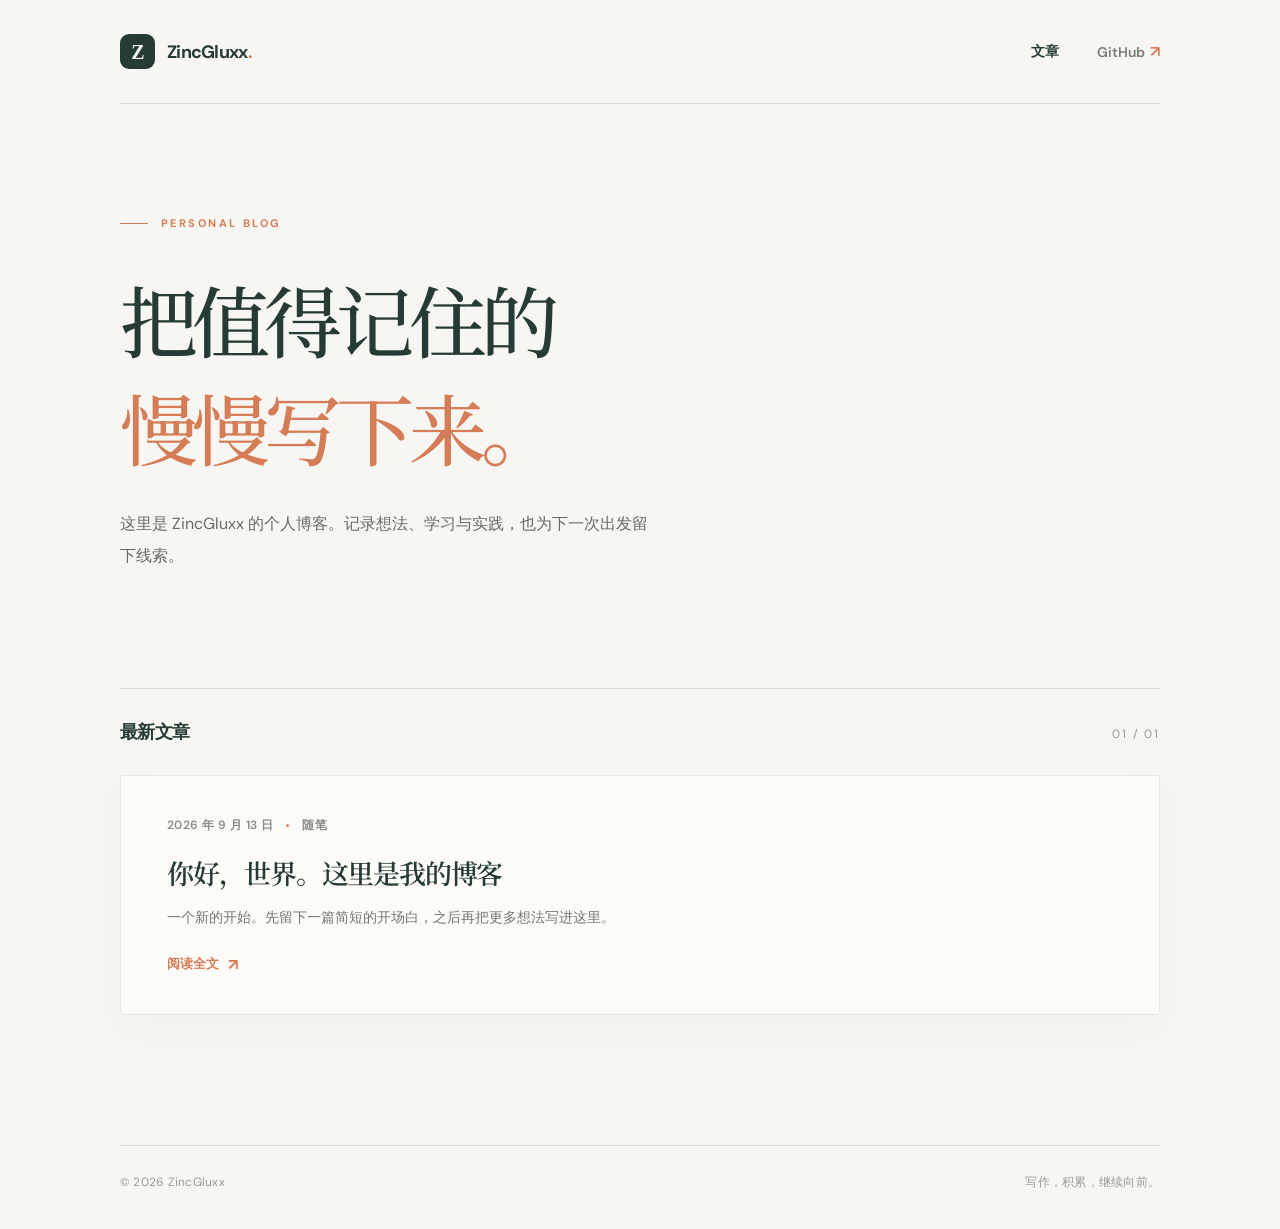
==== index.html @ bc9c2b11 "Create personal blog for GitHub Pages" ====
<!doctype html>
<html lang="zh-CN">
<head>
  <meta charset="utf-8">
  <meta name="viewport" content="width=device-width, initial-scale=1">
  <meta name="theme-color" content="#f7f6f2">
  <meta name="description" content="ZincGluxx 的个人博客，记录想法、学习与实践。">
  <title>ZincGluxx · 博客</title>
  <link rel="icon" href="/favicon.svg" type="image/svg+xml">
  <link rel="stylesheet" href="/style.css">
</head>
<body>
  <div class="page-shell">
    <header class="site-header">
      <a class="brand" href="/" aria-label="ZincGluxx 博客首页"><span class="brand-mark">Z</span><span>ZincGluxx<span class="brand-dot">.</span></span></a>
      <nav aria-label="主导航"><a class="nav-link active" href="/" aria-current="page">文章</a><a class="nav-link" href="https://github.com/ZincGluxx" target="_blank" rel="noopener noreferrer">GitHub <span aria-hidden="true">↗</span></a></nav>
    </header>

    <main>
      <section class="intro" aria-labelledby="page-title">
        <p class="eyebrow"><span class="eyebrow-line"></span> PERSONAL BLOG</p>
        <h1 id="page-title">把值得记住的<br><em>慢慢写下来。</em></h1>
        <p class="intro-copy">这里是 ZincGluxx 的个人博客。记录想法、学习与实践，也为下一次出发留下线索。</p>
      </section>

      <section class="posts" aria-labelledby="posts-title">
        <div class="section-heading"><h2 id="posts-title">最新文章</h2><span>01 / 01</span></div>
        <article class="post-card">
          <div class="post-meta"><time datetime="2026-09-13">2026 年 9 月 13 日</time><span class="meta-divider"></span><span>随笔</span></div>
          <h3><a href="/posts/hello.html">你好，世界。这里是我的博客</a></h3>
          <p>一个新的开始。先留下一篇简短的开场白，之后再把更多想法写进这里。</p>
          <a class="read-more" href="/posts/hello.html" aria-label="阅读《你好，世界。这里是我的博客》">阅读全文 <span aria-hidden="true">↗</span></a>
        </article>
      </section>
    </main>

    <footer class="site-footer"><span>© 2026 ZincGluxx</span><span>写作，积累，继续向前。</span></footer>
  </div>
</body>
</html>
---- style.css ----
@import url('https://fonts.googleapis.com/css2?family=DM+Sans:wght@400;500;600;700&family=Noto+Serif+SC:wght@400;500;600&display=swap');

:root{color-scheme:light;--bg:#f7f6f2;--ink:#263b35;--muted:#777c73;--line:#dcded6;--accent:#d57d57;--card:#fcfbf8}
*{box-sizing:border-box}
html{scroll-behavior:smooth}
body{margin:0;background:var(--bg);color:var(--ink);font-family:'DM Sans',-apple-system,BlinkMacSystemFont,'Segoe UI',sans-serif;-webkit-font-smoothing:antialiased}
a{color:inherit;text-decoration:none}
a:focus-visible{outline:2px solid var(--accent);outline-offset:5px;border-radius:2px}
::selection{background:#e7c8b4;color:var(--ink)}
.page-shell{width:min(100% - 64px,1040px);min-height:100vh;margin:auto;display:flex;flex-direction:column}
.site-header{height:104px;display:flex;align-items:center;justify-content:space-between;border-bottom:1px solid var(--line)}
.brand{display:inline-flex;align-items:center;gap:12px;font-size:18px;font-weight:700;letter-spacing:-.04em}
.brand-mark{width:35px;height:35px;border-radius:9px;background:var(--ink);display:grid;place-items:center;color:var(--bg);font-family:Georgia,serif;font-size:20px;font-weight:600;line-height:1}
.brand-dot{color:var(--accent)}
nav{display:flex;align-items:center;gap:38px}
.nav-link{font-size:14px;font-weight:600;color:var(--muted);transition:color .2s}
.nav-link:hover,.nav-link.active{color:var(--ink)}
.nav-link span{color:var(--accent);font-size:16px;margin-left:2px}
.intro{padding:112px 0 116px;max-width:740px}
.eyebrow{display:flex;align-items:center;gap:13px;color:var(--accent);font-size:11px;font-weight:700;letter-spacing:.22em;margin:0 0 35px}
.eyebrow-line{width:28px;height:1px;background:var(--accent)}
h1,h2,h3,p{margin-top:0}
.intro h1,.article-header h1,.error-content h1{font-family:'Noto Serif SC',serif;font-size:clamp(46px,6.25vw,78px);font-weight:500;letter-spacing:-.075em;line-height:1.38;margin:0 0 28px}
h1 em{color:var(--accent);font-style:normal}
.intro-copy{max-width:540px;font-size:16px;line-height:2;color:#646d62;margin:0}
.posts{border-top:1px solid var(--line);padding-top:31px;padding-bottom:130px}
.section-heading{display:flex;align-items:baseline;justify-content:space-between;margin-bottom:31px}
.section-heading h2{font-size:18px;letter-spacing:-.03em;margin:0;font-weight:700}
.section-heading>span{font-size:12px;letter-spacing:.15em;color:#969b91}
.post-card{background:var(--card);border:1px solid #e7e7df;border-radius:3px;padding:41px 46px 39px;box-shadow:0 12px 40px rgba(38,59,53,.025);transition:transform .2s,box-shadow .2s}
.post-card:hover{transform:translateY(-3px);box-shadow:0 18px 48px rgba(38,59,53,.06)}
.post-meta{display:flex;align-items:center;gap:13px;color:#888e83;font-size:12px;font-weight:600;letter-spacing:.035em}
.meta-divider{width:3px;height:3px;border-radius:50%;background:var(--accent)}
.post-card h3{font-family:'Noto Serif SC',serif;font-size:27px;font-weight:600;letter-spacing:-.045em;line-height:1.5;margin:19px 0 10px}
.post-card h3 a:hover{color:var(--accent)}
.post-card p{max-width:680px;font-size:14px;color:#71796e;line-height:1.9;margin:0 0 22px}
.read-more{display:inline-flex;gap:9px;align-items:center;font-size:13px;font-weight:700;color:var(--accent)}
.read-more span{font-size:16px;transition:transform .2s}
.read-more:hover span{transform:translate(2px,-2px)}
.site-footer{display:flex;justify-content:space-between;gap:16px;border-top:1px solid var(--line);margin-top:auto;padding:28px 0 38px;color:#969b91;font-size:12px;letter-spacing:.02em}
.article-page{width:min(100%,760px);margin:0 auto;padding:51px 0 126px}
.back-link{display:inline-block;color:#777e73;font-size:13px;font-weight:600;margin-bottom:78px}.back-link:hover{color:var(--accent)}
.article-header{border-bottom:1px solid var(--line);padding-bottom:46px;margin-bottom:51px}
.article-header h1{font-size:clamp(38px,5.5vw,62px);margin:27px 0 23px}
.article-lead{font-family:'Noto Serif SC',serif;color:#6d7569;font-size:18px;line-height:1.9;margin:0}
.article-content{font-family:'Noto Serif SC',serif;color:#3f4a40;font-size:17px;line-height:2.25;letter-spacing:.015em}
.article-content p{margin:0 0 28px}
.article-end{border-top:1px solid var(--line);padding-top:24px;margin-top:68px;display:flex;justify-content:space-between;gap:15px;font-size:13px;color:#939a8e}.article-end a{color:var(--accent);font-weight:700}
.error-shell .site-header{border-bottom:0}.error-content{padding:125px 0 170px}.error-content h1{margin-bottom:20px}.error-content>p:not(.eyebrow){color:#6d7569;line-height:1.8;margin-bottom:29px}
@media(max-width:640px){.page-shell{width:min(100% - 36px,1040px)}.site-header{height:76px}.brand{font-size:16px;gap:8px}.brand-mark{width:30px;height:30px;font-size:17px}nav{gap:19px}.nav-link{font-size:13px}.intro{padding:85px 0 92px}.intro h1{font-size:clamp(40px,10vw,58px);line-height:1.45}.intro-copy{font-size:14px}.posts{padding-bottom:85px}.post-card{padding:29px 24px}.post-card h3{font-size:22px}.site-footer{padding:24px 0 30px;font-size:11px}.article-page{padding:35px 0 90px}.back-link{margin-bottom:60px}.article-header{padding-bottom:32px;margin-bottom:34px}.article-header h1{font-size:clamp(36px,9vw,52px)}.article-lead{font-size:16px}.article-content{font-size:16px}.error-content{padding:100px 0 130px}}
@media(prefers-reduced-motion:reduce){html{scroll-behavior:auto}*,*:before,*:after{transition-duration:.01ms!important;animation-duration:.01ms!important}}
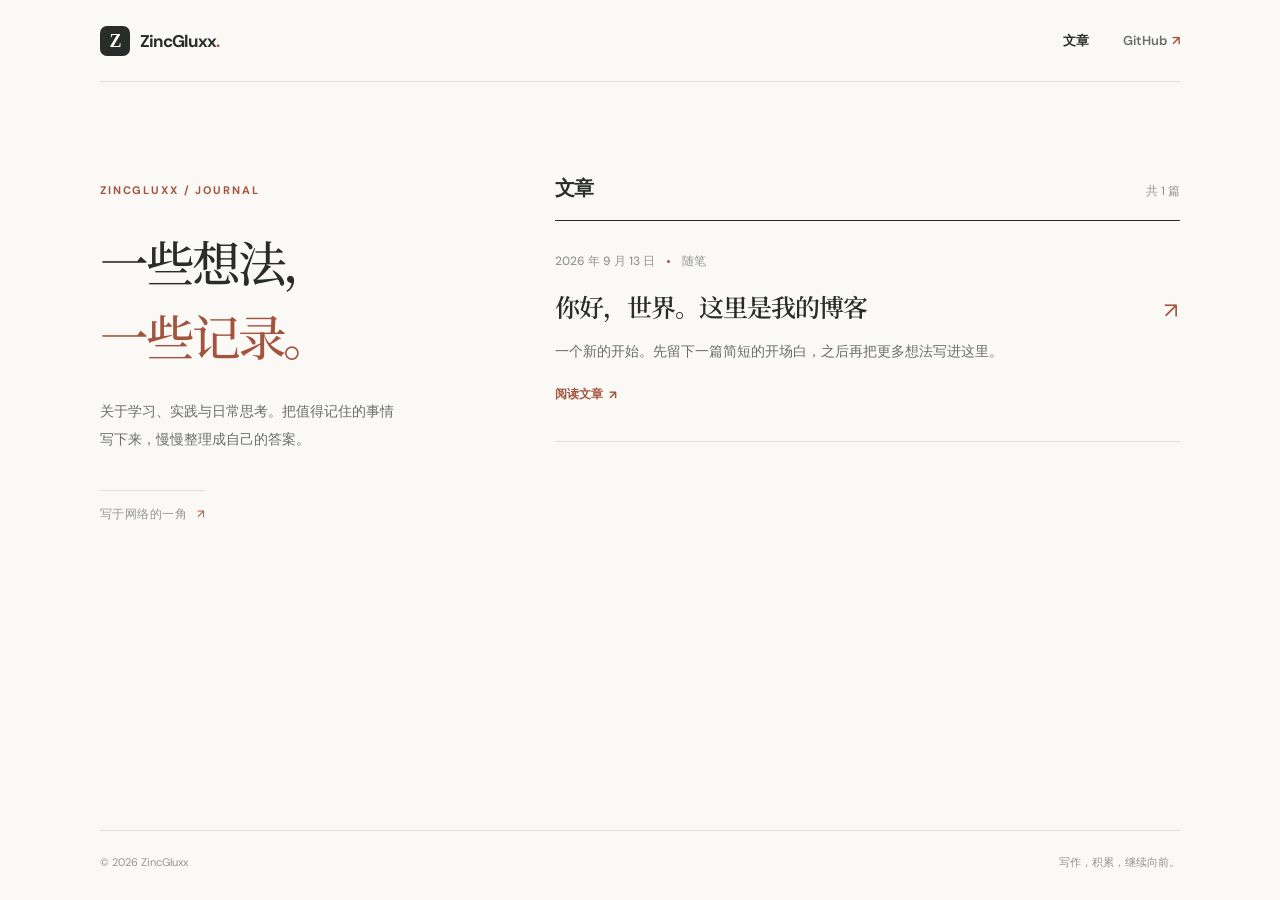
==== commit 19379c1a: "Refine blog with editorial layout" ====
--- a/index.html
+++ b/index.html
@@ -3,7 +3,7 @@
 <head>
   <meta charset="utf-8">
   <meta name="viewport" content="width=device-width, initial-scale=1">
-  <meta name="theme-color" content="#f7f6f2">
+  <meta name="theme-color" content="#faf9f6">
   <meta name="description" content="ZincGluxx 的个人博客，记录想法、学习与实践。">
   <title>ZincGluxx · 博客</title>
   <link rel="icon" href="/favicon.svg" type="image/svg+xml">
@@ -16,20 +16,21 @@
       <nav aria-label="主导航"><a class="nav-link active" href="/" aria-current="page">文章</a><a class="nav-link" href="https://github.com/ZincGluxx" target="_blank" rel="noopener noreferrer">GitHub <span aria-hidden="true">↗</span></a></nav>
     </header>
 
-    <main>
+    <main class="home-layout">
       <section class="intro" aria-labelledby="page-title">
-        <p class="eyebrow"><span class="eyebrow-line"></span> PERSONAL BLOG</p>
-        <h1 id="page-title">把值得记住的<br><em>慢慢写下来。</em></h1>
-        <p class="intro-copy">这里是 ZincGluxx 的个人博客。记录想法、学习与实践，也为下一次出发留下线索。</p>
+        <p class="eyebrow">ZINCGLUXX / JOURNAL</p>
+        <h1 id="page-title">一些想法，<br><em>一些记录。</em></h1>
+        <p class="intro-copy">关于学习、实践与日常思考。把值得记住的事情写下来，慢慢整理成自己的答案。</p>
+        <p class="intro-signature">写于网络的一角 <span aria-hidden="true">↗</span></p>
       </section>
 
       <section class="posts" aria-labelledby="posts-title">
-        <div class="section-heading"><h2 id="posts-title">最新文章</h2><span>01 / 01</span></div>
+        <div class="section-heading"><h2 id="posts-title">文章</h2><span>共 1 篇</span></div>
         <article class="post-card">
           <div class="post-meta"><time datetime="2026-09-13">2026 年 9 月 13 日</time><span class="meta-divider"></span><span>随笔</span></div>
           <h3><a href="/posts/hello.html">你好，世界。这里是我的博客</a></h3>
           <p>一个新的开始。先留下一篇简短的开场白，之后再把更多想法写进这里。</p>
-          <a class="read-more" href="/posts/hello.html" aria-label="阅读《你好，世界。这里是我的博客》">阅读全文 <span aria-hidden="true">↗</span></a>
+          <a class="read-more" href="/posts/hello.html" aria-label="阅读《你好，世界。这里是我的博客》">阅读文章 <span aria-hidden="true">↗</span></a>
         </article>
       </section>
     </main>
--- a/style.css
+++ b/style.css
@@ -1,51 +1,92 @@
 @import url('https://fonts.googleapis.com/css2?family=DM+Sans:wght@400;500;600;700&family=Noto+Serif+SC:wght@400;500;600&display=swap');
 
-:root{color-scheme:light;--bg:#f7f6f2;--ink:#263b35;--muted:#777c73;--line:#dcded6;--accent:#d57d57;--card:#fcfbf8}
-*{box-sizing:border-box}
-html{scroll-behavior:smooth}
-body{margin:0;background:var(--bg);color:var(--ink);font-family:'DM Sans',-apple-system,BlinkMacSystemFont,'Segoe UI',sans-serif;-webkit-font-smoothing:antialiased}
-a{color:inherit;text-decoration:none}
-a:focus-visible{outline:2px solid var(--accent);outline-offset:5px;border-radius:2px}
-::selection{background:#e7c8b4;color:var(--ink)}
-.page-shell{width:min(100% - 64px,1040px);min-height:100vh;margin:auto;display:flex;flex-direction:column}
-.site-header{height:104px;display:flex;align-items:center;justify-content:space-between;border-bottom:1px solid var(--line)}
-.brand{display:inline-flex;align-items:center;gap:12px;font-size:18px;font-weight:700;letter-spacing:-.04em}
-.brand-mark{width:35px;height:35px;border-radius:9px;background:var(--ink);display:grid;place-items:center;color:var(--bg);font-family:Georgia,serif;font-size:20px;font-weight:600;line-height:1}
-.brand-dot{color:var(--accent)}
-nav{display:flex;align-items:center;gap:38px}
-.nav-link{font-size:14px;font-weight:600;color:var(--muted);transition:color .2s}
-.nav-link:hover,.nav-link.active{color:var(--ink)}
-.nav-link span{color:var(--accent);font-size:16px;margin-left:2px}
-.intro{padding:112px 0 116px;max-width:740px}
-.eyebrow{display:flex;align-items:center;gap:13px;color:var(--accent);font-size:11px;font-weight:700;letter-spacing:.22em;margin:0 0 35px}
-.eyebrow-line{width:28px;height:1px;background:var(--accent)}
-h1,h2,h3,p{margin-top:0}
-.intro h1,.article-header h1,.error-content h1{font-family:'Noto Serif SC',serif;font-size:clamp(46px,6.25vw,78px);font-weight:500;letter-spacing:-.075em;line-height:1.38;margin:0 0 28px}
-h1 em{color:var(--accent);font-style:normal}
-.intro-copy{max-width:540px;font-size:16px;line-height:2;color:#646d62;margin:0}
-.posts{border-top:1px solid var(--line);padding-top:31px;padding-bottom:130px}
-.section-heading{display:flex;align-items:baseline;justify-content:space-between;margin-bottom:31px}
-.section-heading h2{font-size:18px;letter-spacing:-.03em;margin:0;font-weight:700}
-.section-heading>span{font-size:12px;letter-spacing:.15em;color:#969b91}
-.post-card{background:var(--card);border:1px solid #e7e7df;border-radius:3px;padding:41px 46px 39px;box-shadow:0 12px 40px rgba(38,59,53,.025);transition:transform .2s,box-shadow .2s}
-.post-card:hover{transform:translateY(-3px);box-shadow:0 18px 48px rgba(38,59,53,.06)}
-.post-meta{display:flex;align-items:center;gap:13px;color:#888e83;font-size:12px;font-weight:600;letter-spacing:.035em}
-.meta-divider{width:3px;height:3px;border-radius:50%;background:var(--accent)}
-.post-card h3{font-family:'Noto Serif SC',serif;font-size:27px;font-weight:600;letter-spacing:-.045em;line-height:1.5;margin:19px 0 10px}
-.post-card h3 a:hover{color:var(--accent)}
-.post-card p{max-width:680px;font-size:14px;color:#71796e;line-height:1.9;margin:0 0 22px}
-.read-more{display:inline-flex;gap:9px;align-items:center;font-size:13px;font-weight:700;color:var(--accent)}
-.read-more span{font-size:16px;transition:transform .2s}
-.read-more:hover span{transform:translate(2px,-2px)}
-.site-footer{display:flex;justify-content:space-between;gap:16px;border-top:1px solid var(--line);margin-top:auto;padding:28px 0 38px;color:#969b91;font-size:12px;letter-spacing:.02em}
-.article-page{width:min(100%,760px);margin:0 auto;padding:51px 0 126px}
-.back-link{display:inline-block;color:#777e73;font-size:13px;font-weight:600;margin-bottom:78px}.back-link:hover{color:var(--accent)}
-.article-header{border-bottom:1px solid var(--line);padding-bottom:46px;margin-bottom:51px}
-.article-header h1{font-size:clamp(38px,5.5vw,62px);margin:27px 0 23px}
-.article-lead{font-family:'Noto Serif SC',serif;color:#6d7569;font-size:18px;line-height:1.9;margin:0}
-.article-content{font-family:'Noto Serif SC',serif;color:#3f4a40;font-size:17px;line-height:2.25;letter-spacing:.015em}
-.article-content p{margin:0 0 28px}
-.article-end{border-top:1px solid var(--line);padding-top:24px;margin-top:68px;display:flex;justify-content:space-between;gap:15px;font-size:13px;color:#939a8e}.article-end a{color:var(--accent);font-weight:700}
-.error-shell .site-header{border-bottom:0}.error-content{padding:125px 0 170px}.error-content h1{margin-bottom:20px}.error-content>p:not(.eyebrow){color:#6d7569;line-height:1.8;margin-bottom:29px}
-@media(max-width:640px){.page-shell{width:min(100% - 36px,1040px)}.site-header{height:76px}.brand{font-size:16px;gap:8px}.brand-mark{width:30px;height:30px;font-size:17px}nav{gap:19px}.nav-link{font-size:13px}.intro{padding:85px 0 92px}.intro h1{font-size:clamp(40px,10vw,58px);line-height:1.45}.intro-copy{font-size:14px}.posts{padding-bottom:85px}.post-card{padding:29px 24px}.post-card h3{font-size:22px}.site-footer{padding:24px 0 30px;font-size:11px}.article-page{padding:35px 0 90px}.back-link{margin-bottom:60px}.article-header{padding-bottom:32px;margin-bottom:34px}.article-header h1{font-size:clamp(36px,9vw,52px)}.article-lead{font-size:16px}.article-content{font-size:16px}.error-content{padding:100px 0 130px}}
-@media(prefers-reduced-motion:reduce){html{scroll-behavior:auto}*,*:before,*:after{transition-duration:.01ms!important;animation-duration:.01ms!important}}
+:root {
+  color-scheme: light;
+  --paper: #faf9f6;
+  --ink: #292d29;
+  --soft-ink: #686f68;
+  --line: #e1dfd7;
+  --accent: #a4543e;
+}
+* { box-sizing: border-box; }
+html { scroll-behavior: smooth; }
+body { margin: 0; background: var(--paper); color: var(--ink); font-family: 'DM Sans', -apple-system, BlinkMacSystemFont, 'Segoe UI', sans-serif; -webkit-font-smoothing: antialiased; }
+a { color: inherit; text-decoration: none; }
+a:focus-visible { outline: 2px solid var(--accent); outline-offset: 5px; border-radius: 2px; }
+::selection { background: #e8cbbd; color: var(--ink); }
+.page-shell { width: min(100% - 72px, 1080px); min-height: 100vh; margin: auto; display: flex; flex-direction: column; }
+.site-header { height: 82px; border-bottom: 1px solid var(--line); display: flex; align-items: center; justify-content: space-between; }
+.brand { display: inline-flex; align-items: center; gap: 10px; font-size: 17px; font-weight: 700; letter-spacing: -.045em; }
+.brand-mark { width: 30px; height: 30px; border-radius: 7px; display: grid; place-items: center; background: var(--ink); color: var(--paper); font-family: Georgia, serif; font-size: 18px; line-height: 1; }
+.brand-dot { color: var(--accent); }
+nav { display: flex; align-items: center; gap: 34px; }
+.nav-link { color: var(--soft-ink); font-size: 13px; font-weight: 600; transition: color .2s; }
+.nav-link:hover, .nav-link.active { color: var(--ink); }
+.nav-link span { color: var(--accent); margin-left: 2px; }
+h1, h2, h3, p { margin-top: 0; }
+h1 em { color: var(--accent); font-style: normal; }
+.home-layout { flex: 1; display: grid; grid-template-columns: minmax(240px, 340px) minmax(0, 1fr); gap: clamp(60px, 9vw, 132px); padding: 92px 0 140px; }
+.intro { padding-top: 9px; }
+.eyebrow { color: var(--accent); font-size: 11px; font-weight: 700; letter-spacing: .17em; margin-bottom: 28px; }
+.eyebrow-line { width: 24px; height: 1px; background: var(--accent); display: inline-block; vertical-align: middle; margin-right: 12px; }
+.intro h1 { font: 500 clamp(37px, 3.8vw, 50px)/1.52 'Noto Serif SC', serif; letter-spacing: -.065em; margin-bottom: 24px; }
+.intro-copy { max-width: 305px; color: var(--soft-ink); font-size: 14px; line-height: 2; margin-bottom: 37px; }
+.intro-signature { border-top: 1px solid var(--line); width: fit-content; padding-top: 15px; color: #92968e; font-size: 12px; letter-spacing: .04em; }
+.intro-signature span { color: var(--accent); margin-left: 6px; }
+.posts { min-width: 0; }
+.section-heading { display: flex; align-items: baseline; justify-content: space-between; gap: 20px; border-bottom: 1px solid var(--ink); padding-bottom: 18px; }
+.section-heading h2 { font-size: 20px; line-height: 1.4; letter-spacing: -.04em; margin: 0; }
+.section-heading > span { color: #92968e; font-size: 12px; }
+.post-card { position: relative; border-bottom: 1px solid var(--line); padding: 32px 40px 38px 0; }
+.post-card::after { content: '↗'; position: absolute; top: 75px; right: 2px; color: var(--accent); font-size: 22px; transition: transform .2s; }
+.post-card:hover::after { transform: translate(3px, -3px); }
+.post-meta { display: flex; align-items: center; gap: 12px; color: #91968f; font-size: 12px; font-weight: 500; }
+.meta-divider { width: 3px; height: 3px; border-radius: 50%; background: var(--accent); }
+.post-card h3 { font: 600 25px/1.55 'Noto Serif SC', serif; letter-spacing: -.04em; margin: 17px 0 12px; }
+.post-card h3 a:hover { color: var(--accent); }
+.post-card p { max-width: 500px; color: var(--soft-ink); font-size: 14px; line-height: 1.9; margin-bottom: 18px; }
+.read-more { color: var(--accent); font-size: 12px; font-weight: 700; display: inline-flex; align-items: center; gap: 6px; }
+.read-more span { transition: transform .2s; }
+.read-more:hover span { transform: translate(2px, -2px); }
+.site-footer { margin-top: auto; border-top: 1px solid var(--line); padding: 24px 0 30px; display: flex; justify-content: space-between; gap: 20px; color: #92968e; font-size: 11px; }
+.article-page { width: min(100%, 700px); margin: 0 auto; padding: 46px 0 125px; }
+.back-link { display: inline-block; color: var(--soft-ink); font-size: 12px; font-weight: 600; margin-bottom: 77px; }
+.back-link:hover { color: var(--accent); }
+.article-header { border-bottom: 1px solid var(--line); padding-bottom: 42px; margin-bottom: 47px; }
+.article-header h1 { font: 500 clamp(38px, 5vw, 60px)/1.45 'Noto Serif SC', serif; letter-spacing: -.065em; margin: 22px 0 24px; }
+.article-lead { color: var(--soft-ink); font: 400 18px/1.9 'Noto Serif SC', serif; margin: 0; }
+.article-content { color: #404640; font: 400 17px/2.25 'Noto Serif SC', serif; letter-spacing: .01em; }
+.article-content p { margin-bottom: 28px; }
+.article-end { border-top: 1px solid var(--line); margin-top: 70px; padding-top: 22px; display: flex; justify-content: space-between; gap: 20px; color: #92968e; font-size: 12px; }
+.article-end a { color: var(--accent); font-weight: 700; }
+.error-shell .site-header { border-bottom: 0; }
+.error-content { padding: 120px 0 160px; }
+.error-content h1 { font: 500 clamp(40px, 6vw, 68px)/1.45 'Noto Serif SC', serif; letter-spacing: -.065em; margin-bottom: 20px; }
+.error-content > p:not(.eyebrow) { color: var(--soft-ink); line-height: 1.9; margin-bottom: 28px; }
+@media (max-width: 760px) {
+  .page-shell { width: min(100% - 40px, 1080px); }
+  .site-header { height: 72px; }
+  .home-layout { grid-template-columns: 1fr; gap: 55px; padding: 64px 0 90px; }
+  .intro h1 { font-size: clamp(38px, 8vw, 50px); }
+  .intro-copy { max-width: 560px; }
+  .intro-signature { margin-bottom: 0; }
+  .article-page { padding: 35px 0 90px; }
+  .back-link { margin-bottom: 55px; }
+}
+@media (max-width: 480px) {
+  .brand { font-size: 15px; }
+  .brand-mark { width: 28px; height: 28px; font-size: 16px; }
+  nav { gap: 17px; }
+  .nav-link { font-size: 12px; }
+  .home-layout { padding-top: 55px; gap: 48px; }
+  .post-card { padding-right: 25px; }
+  .post-card h3 { font-size: 21px; }
+  .post-card::after { top: 79px; font-size: 18px; }
+  .site-footer { font-size: 10px; }
+  .article-header h1 { font-size: 37px; }
+  .article-content { font-size: 16px; }
+}
+@media (prefers-reduced-motion: reduce) {
+  html { scroll-behavior: auto; }
+  *, *::before, *::after { transition-duration: .01ms !important; animation-duration: .01ms !important; }
+}
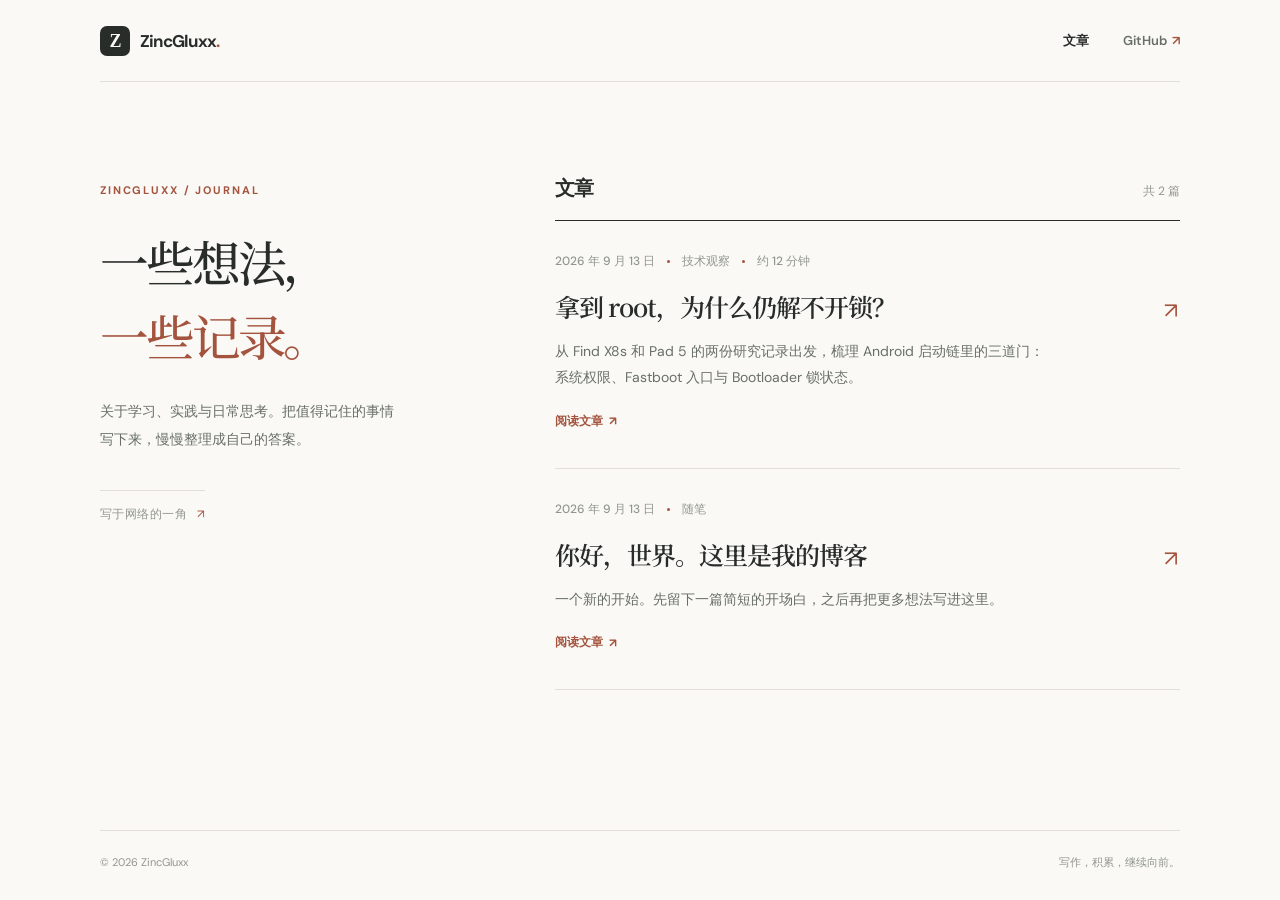
==== commit 7e5b1d59: "Publish OPPO bootloader research essay" ====
--- a/index.html
+++ b/index.html
@@ -25,7 +25,13 @@
       </section>
 
       <section class="posts" aria-labelledby="posts-title">
-        <div class="section-heading"><h2 id="posts-title">文章</h2><span>共 1 篇</span></div>
+        <div class="section-heading"><h2 id="posts-title">文章</h2><span>共 2 篇</span></div>
+        <article class="post-card">
+          <div class="post-meta"><time datetime="2026-09-13">2026 年 9 月 13 日</time><span class="meta-divider"></span><span>技术观察</span><span class="meta-divider"></span><span>约 12 分钟</span></div>
+          <h3><a href="/posts/oppo-bootloader.html">拿到 root，为什么仍解不开锁？</a></h3>
+          <p>从 Find X8s 和 Pad 5 的两份研究记录出发，梳理 Android 启动链里的三道门：系统权限、Fastboot 入口与 Bootloader 锁状态。</p>
+          <a class="read-more" href="/posts/oppo-bootloader.html" aria-label="阅读《拿到 root，为什么仍解不开锁？》">阅读文章 <span aria-hidden="true">↗</span></a>
+        </article>
         <article class="post-card">
           <div class="post-meta"><time datetime="2026-09-13">2026 年 9 月 13 日</time><span class="meta-divider"></span><span>随笔</span></div>
           <h3><a href="/posts/hello.html">你好，世界。这里是我的博客</a></h3>
--- a/style.css
+++ b/style.css
@@ -57,6 +57,27 @@
 .article-lead { color: var(--soft-ink); font: 400 18px/1.9 'Noto Serif SC', serif; margin: 0; }
 .article-content { color: #404640; font: 400 17px/2.25 'Noto Serif SC', serif; letter-spacing: .01em; }
 .article-content p { margin-bottom: 28px; }
+.article-content h2 { color: var(--ink); font: 600 26px/1.55 'Noto Serif SC', serif; letter-spacing: -.04em; scroll-margin-top: 28px; margin: 72px 0 24px; }
+.article-content a { color: var(--accent); text-decoration: underline; text-decoration-color: #d6aa9c; text-underline-offset: 4px; }
+.article-content a:hover { text-decoration-color: currentColor; }
+.article-content strong { color: var(--ink); font-weight: 600; }
+.article-content code { color: #735142; background: #f0ede7; padding: .08em .28em; border-radius: 3px; font: .89em 'DM Sans', Consolas, monospace; letter-spacing: 0; }
+.article-content blockquote { border-left: 2px solid var(--accent); margin: 42px 0; padding: 8px 0 8px 25px; color: #666a60; font-size: 19px; line-height: 1.9; }
+.article-toc { background: #f2f0ea; border: 1px solid var(--line); padding: 27px 31px; margin: 54px 0 68px; font: 14px/1.8 'DM Sans', -apple-system, BlinkMacSystemFont, 'Segoe UI', sans-serif; }
+.article-toc > span { display: block; color: var(--ink); font-weight: 700; margin-bottom: 12px; }
+.article-toc ol { margin: 0; padding-left: 21px; display: grid; grid-template-columns: 1fr 1fr; gap: 7px 28px; }
+.article-toc li { padding-left: 2px; color: #7c8077; }
+.article-toc a { color: #535b53; text-decoration: none; }
+.article-toc a:hover { color: var(--accent); }
+.table-scroll { overflow-x: auto; margin: 37px 0 35px; }
+.article-content table { width: 100%; border-collapse: collapse; font: 13px/1.7 'DM Sans', -apple-system, BlinkMacSystemFont, 'Segoe UI', sans-serif; min-width: 540px; }
+.article-content th, .article-content td { text-align: left; vertical-align: top; padding: 14px 16px 14px 0; border-bottom: 1px solid var(--line); }
+.article-content th { color: var(--ink); font-weight: 700; border-top: 1px solid var(--ink); }
+.article-content td { color: var(--soft-ink); }
+.article-content table a { text-decoration: none; }
+.article-sources { margin-top: 78px; padding-top: 4px; border-top: 1px solid var(--line); }
+.article-sources h2 { font-size: 20px; margin: 30px 0 18px; }
+.article-sources p { color: var(--soft-ink); font-size: 14px; line-height: 2; }
 .article-end { border-top: 1px solid var(--line); margin-top: 70px; padding-top: 22px; display: flex; justify-content: space-between; gap: 20px; color: #92968e; font-size: 12px; }
 .article-end a { color: var(--accent); font-weight: 700; }
 .error-shell .site-header { border-bottom: 0; }
@@ -85,6 +106,10 @@
   .site-footer { font-size: 10px; }
   .article-header h1 { font-size: 37px; }
   .article-content { font-size: 16px; }
+  .article-content h2 { font-size: 22px; margin-top: 60px; }
+  .article-content blockquote { font-size: 17px; padding-left: 18px; }
+  .article-toc { padding: 23px; }
+  .article-toc ol { grid-template-columns: 1fr; }
 }
 @media (prefers-reduced-motion: reduce) {
   html { scroll-behavior: auto; }
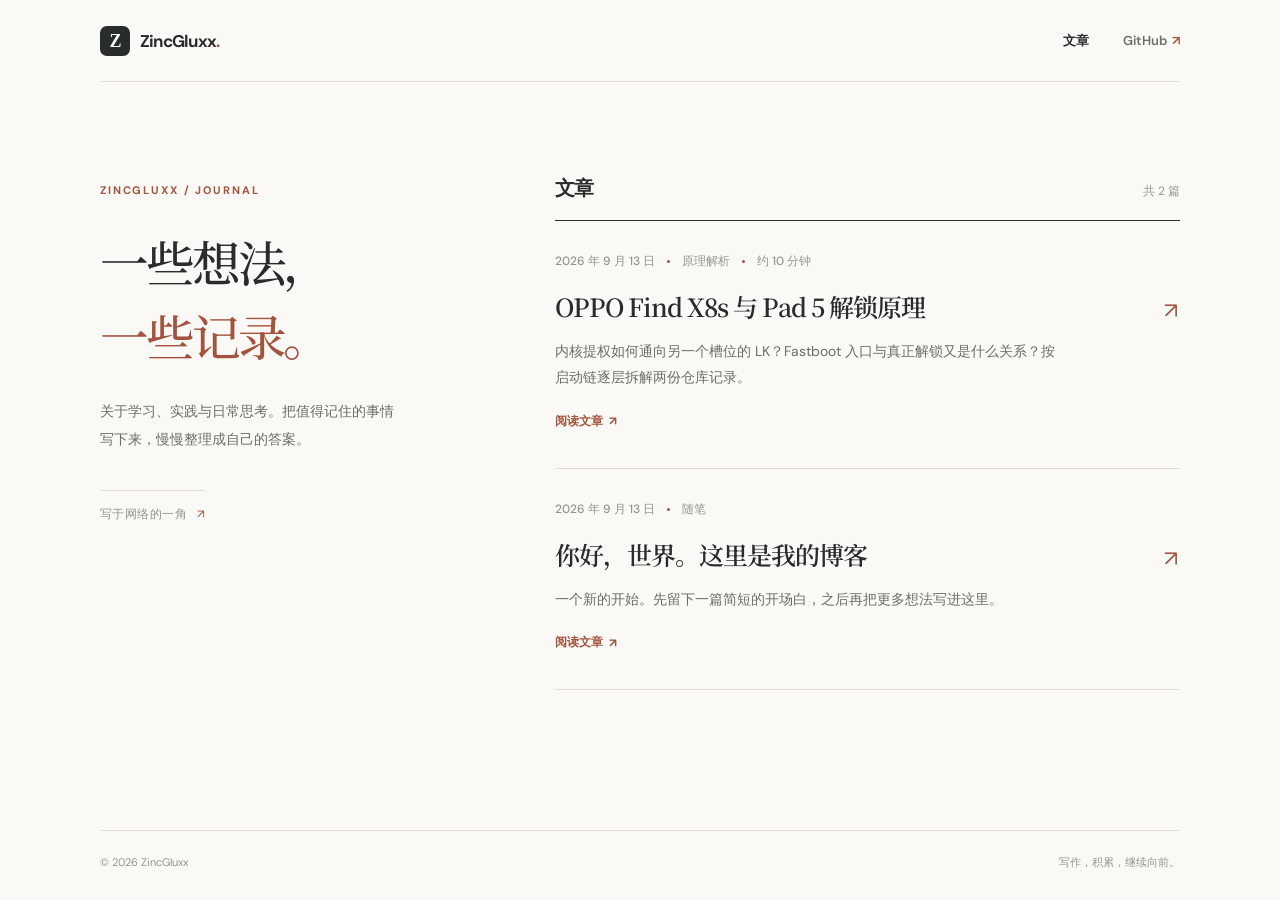
==== commit cb9a36ce: "Rewrite OPPO article as technical mechanism analysis" ====
--- a/index.html
+++ b/index.html
@@ -27,10 +27,10 @@
       <section class="posts" aria-labelledby="posts-title">
         <div class="section-heading"><h2 id="posts-title">文章</h2><span>共 2 篇</span></div>
         <article class="post-card">
-          <div class="post-meta"><time datetime="2026-09-13">2026 年 9 月 13 日</time><span class="meta-divider"></span><span>技术观察</span><span class="meta-divider"></span><span>约 12 分钟</span></div>
-          <h3><a href="/posts/oppo-bootloader.html">拿到 root，为什么仍解不开锁？</a></h3>
-          <p>从 Find X8s 和 Pad 5 的两份研究记录出发，梳理 Android 启动链里的三道门：系统权限、Fastboot 入口与 Bootloader 锁状态。</p>
-          <a class="read-more" href="/posts/oppo-bootloader.html" aria-label="阅读《拿到 root，为什么仍解不开锁？》">阅读文章 <span aria-hidden="true">↗</span></a>
+          <div class="post-meta"><time datetime="2026-09-13">2026 年 9 月 13 日</time><span class="meta-divider"></span><span>原理解析</span><span class="meta-divider"></span><span>约 10 分钟</span></div>
+          <h3><a href="/posts/oppo-bootloader.html">OPPO Find X8s 与 Pad 5 解锁原理</a></h3>
+          <p>内核提权如何通向另一个槽位的 LK？Fastboot 入口与真正解锁又是什么关系？按启动链逐层拆解两份仓库记录。</p>
+          <a class="read-more" href="/posts/oppo-bootloader.html" aria-label="阅读《OPPO Find X8s 与 Pad 5 解锁原理》">阅读文章 <span aria-hidden="true">↗</span></a>
         </article>
         <article class="post-card">
           <div class="post-meta"><time datetime="2026-09-13">2026 年 9 月 13 日</time><span class="meta-divider"></span><span>随笔</span></div>
--- a/style.css
+++ b/style.css
@@ -75,9 +75,20 @@
 .article-content th { color: var(--ink); font-weight: 700; border-top: 1px solid var(--ink); }
 .article-content td { color: var(--soft-ink); }
 .article-content table a { text-decoration: none; }
+.mechanism-figure { margin: 46px 0 52px; padding: 26px 31px 28px; background: #f2f0ea; border: 1px solid var(--line); }
+.mechanism-figure figcaption { color: var(--ink); font: 700 13px/1.6 'DM Sans', sans-serif; margin-bottom: 18px; }
+.mechanism-figure ol { list-style: none; margin: 0; padding: 0; }
+.mechanism-figure li { display: flex; gap: 19px; position: relative; padding: 0 0 18px; }
+.mechanism-figure li:last-child { padding-bottom: 0; }
+.mechanism-figure li:not(:last-child)::before { content: ''; position: absolute; top: 26px; left: 12px; bottom: 0; width: 1px; background: #d9d1c6; }
+.mechanism-figure li > span { flex: 0 0 25px; height: 25px; display: grid; place-items: center; border-radius: 50%; background: var(--accent); color: #fff; font: 700 10px/1 'DM Sans', sans-serif; z-index: 1; }
+.mechanism-figure strong { display: block; font: 700 14px/1.6 'DM Sans', sans-serif; margin-bottom: 2px; }
+.mechanism-figure small { display: block; color: var(--soft-ink); font: 12px/1.8 'DM Sans', sans-serif; }
 .article-sources { margin-top: 78px; padding-top: 4px; border-top: 1px solid var(--line); }
 .article-sources h2 { font-size: 20px; margin: 30px 0 18px; }
 .article-sources p { color: var(--soft-ink); font-size: 14px; line-height: 2; }
+.article-sources ol { margin: 0; padding-left: 22px; color: var(--soft-ink); font-size: 14px; line-height: 2; }
+.article-sources li { padding-left: 5px; margin-bottom: 12px; }
 .article-end { border-top: 1px solid var(--line); margin-top: 70px; padding-top: 22px; display: flex; justify-content: space-between; gap: 20px; color: #92968e; font-size: 12px; }
 .article-end a { color: var(--accent); font-weight: 700; }
 .error-shell .site-header { border-bottom: 0; }
@@ -110,6 +121,7 @@
   .article-content blockquote { font-size: 17px; padding-left: 18px; }
   .article-toc { padding: 23px; }
   .article-toc ol { grid-template-columns: 1fr; }
+  .mechanism-figure { padding: 23px; }
 }
 @media (prefers-reduced-motion: reduce) {
   html { scroll-behavior: auto; }
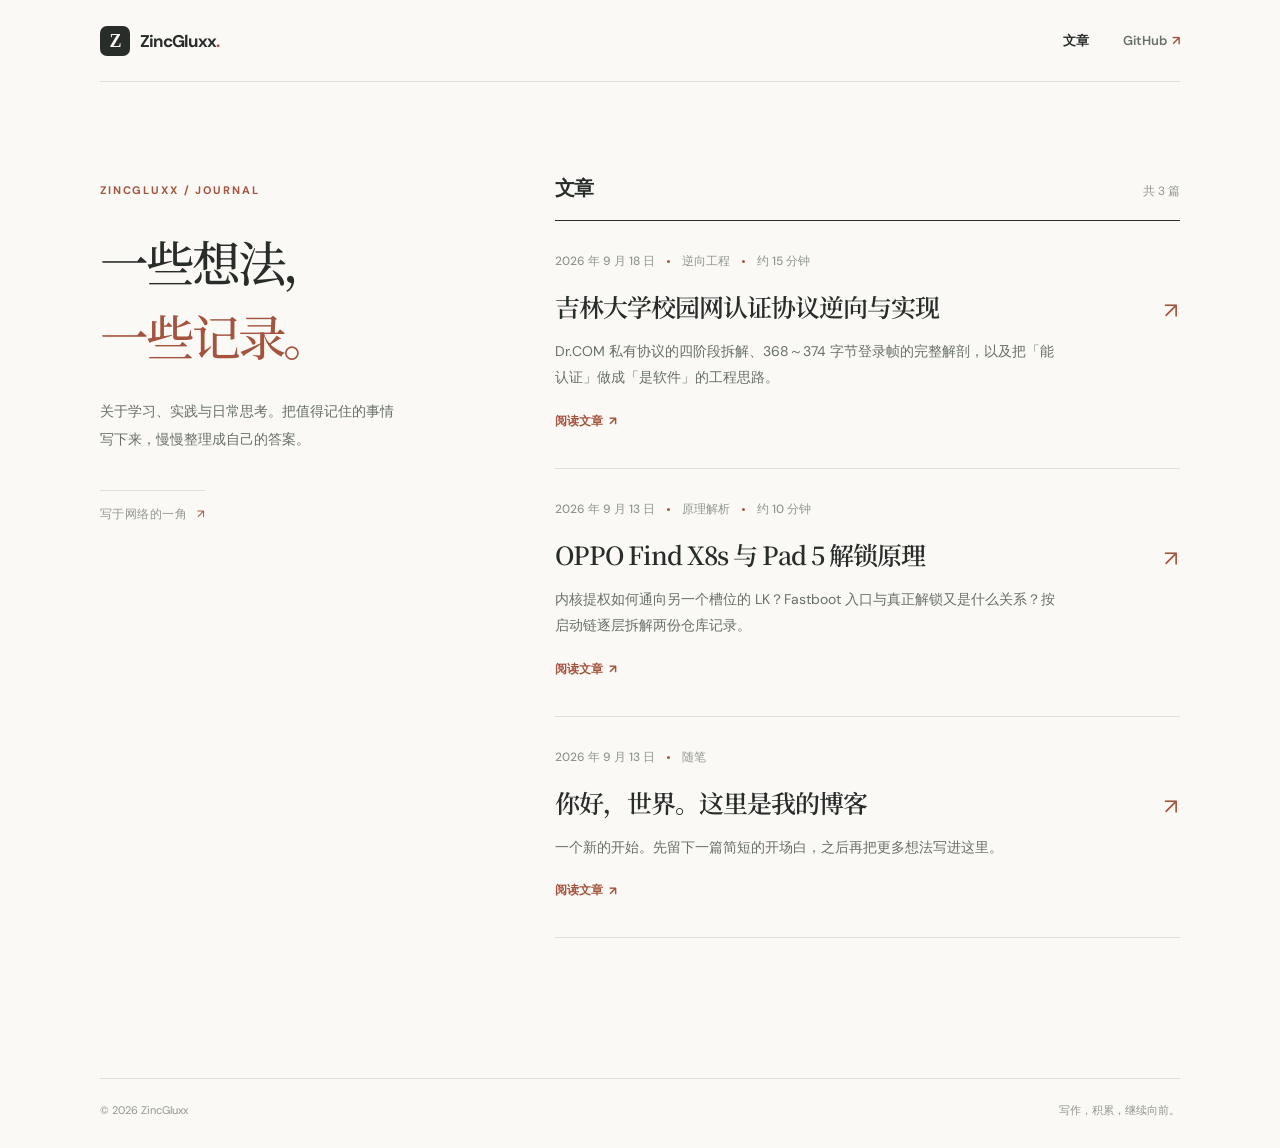
==== commit 6b639db5: "post: JLU Dr.COM auth protocol reverse-engineering deep dive" ====
--- a/index.html
+++ b/index.html
@@ -25,7 +25,13 @@
       </section>
 
       <section class="posts" aria-labelledby="posts-title">
-        <div class="section-heading"><h2 id="posts-title">文章</h2><span>共 2 篇</span></div>
+        <div class="section-heading"><h2 id="posts-title">文章</h2><span>共 3 篇</span></div>
+        <article class="post-card">
+          <div class="post-meta"><time datetime="2026-09-18">2026 年 9 月 18 日</time><span class="meta-divider"></span><span>逆向工程</span><span class="meta-divider"></span><span>约 15 分钟</span></div>
+          <h3><a href="/posts/jlu-drcom-auth.html">吉林大学校园网认证协议逆向与实现</a></h3>
+          <p>Dr.COM 私有协议的四阶段拆解、368～374 字节登录帧的完整解剖，以及把「能认证」做成「是软件」的工程思路。</p>
+          <a class="read-more" href="/posts/jlu-drcom-auth.html" aria-label="阅读《吉林大学校园网认证协议逆向与实现》">阅读文章 <span aria-hidden="true">↗</span></a>
+        </article>
         <article class="post-card">
           <div class="post-meta"><time datetime="2026-09-13">2026 年 9 月 13 日</time><span class="meta-divider"></span><span>原理解析</span><span class="meta-divider"></span><span>约 10 分钟</span></div>
           <h3><a href="/posts/oppo-bootloader.html">OPPO Find X8s 与 Pad 5 解锁原理</a></h3>
--- a/style.css
+++ b/style.css
@@ -127,3 +127,15 @@
   html { scroll-behavior: auto; }
   *, *::before, *::after { transition-duration: .01ms !important; animation-duration: .01ms !important; }
 }
+
+/* --- longform additions: h3 / lists / code blocks --- */
+.article-content h3 { color: var(--ink); font: 600 19px/1.6 'Noto Serif SC', serif; letter-spacing: -.02em; margin: 52px 0 18px; scroll-margin-top: 28px; }
+.article-content ul, .article-content ol { margin: 0 0 28px; padding-left: 26px; }
+.article-content li { margin-bottom: 10px; }
+.article-content li::marker { color: #b9a899; }
+.article-content pre { margin: 30px 0 32px; padding: 20px 24px; background: #f2f0ea; border: 1px solid var(--line); overflow-x: auto; }
+.article-content pre code { display: block; background: none; padding: 0; color: var(--ink); font: 12.5px/1.8 'DM Sans', Consolas, monospace; letter-spacing: .02em; white-space: pre; }
+@media (max-width: 640px) {
+  .article-content h3 { margin-top: 42px; }
+  .article-content pre { padding: 16px 18px; }
+}
